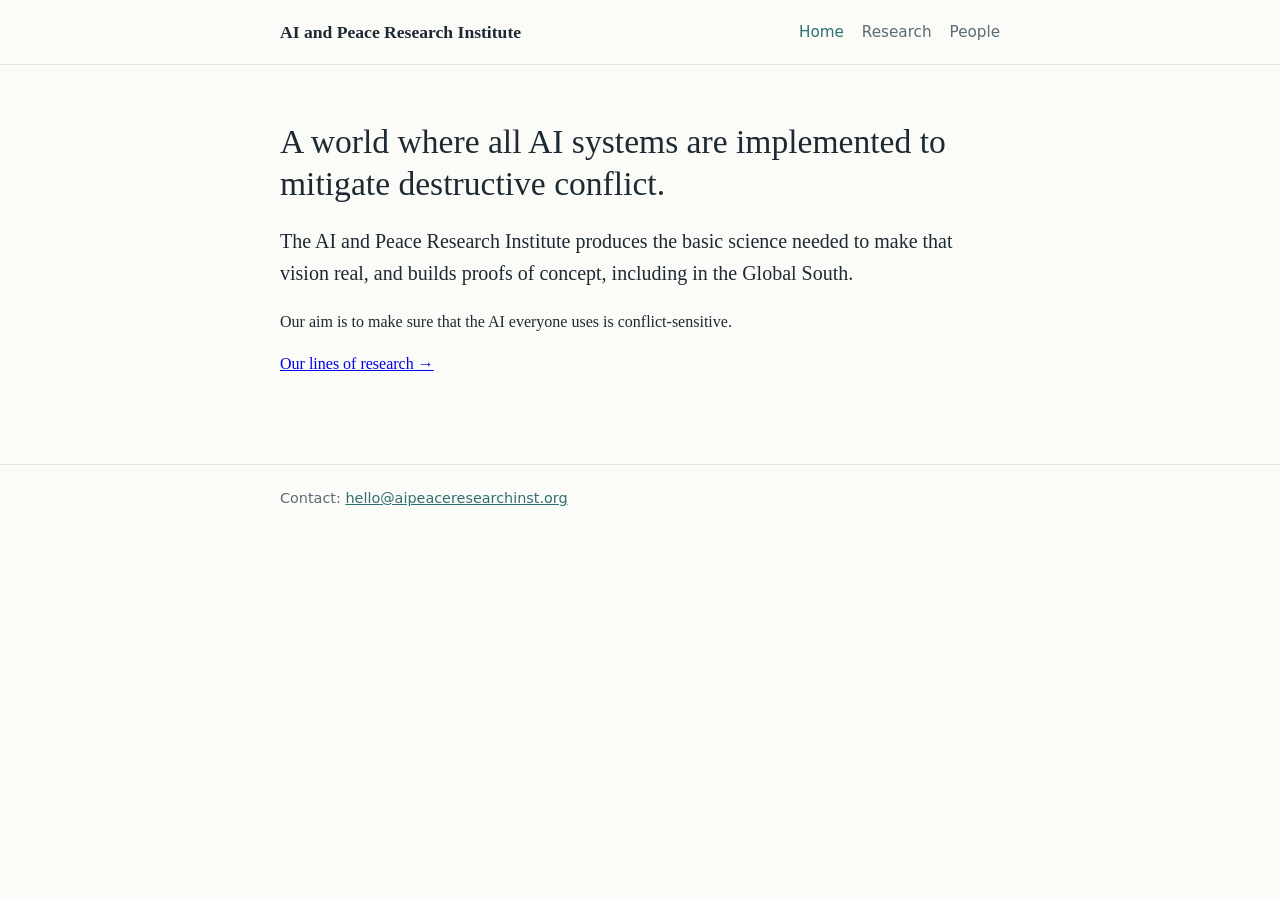
==== index.html @ e6766b85 "Add initial institute website" ====
<!doctype html>
<html lang="en">
<head>
<meta charset="utf-8">
<meta name="viewport" content="width=device-width, initial-scale=1">
<title>AI and Peace Research Institute</title>
<meta name="description" content="The AI and Peace Research Institute works toward a world where all AI systems are implemented to mitigate destructive conflict.">
<link rel="stylesheet" href="style.css">
</head>
<body>
<header><div class="wrap">
<a class="brand" href="index.html">AI and Peace Research Institute</a>
<nav><a href="index.html" aria-current="page">Home</a><a href="research.html">Research</a><a href="people.html">People</a></nav>
</div></header>
<main><div class="wrap">
<h1>A world where all AI systems are implemented to mitigate destructive conflict.</h1>
<p class="lead">The AI and Peace Research Institute produces the basic science needed to make that vision real, and builds proofs of concept, including in the Global South.</p>
<p>Our aim is to make sure that the AI everyone uses is conflict-sensitive.</p>
<p><a href="research.html">Our lines of research &rarr;</a></p>
</div></main>
<footer><div class="wrap">
Contact: <a href="mailto:hello@aipeaceresearchinst.org">hello@aipeaceresearchinst.org</a>
</div></footer>
</body>
</html>
---- style.css ----
:root{--ink:#1d2a33;--muted:#5b6b75;--accent:#2f6f73;--bg:#fbfbf8;--line:#e3e5df}
*{box-sizing:border-box}
body{margin:0;font-family:Georgia,"Times New Roman",serif;color:var(--ink);background:var(--bg);line-height:1.6}
.wrap{max-width:760px;margin:0 auto;padding:0 20px}
header{border-bottom:1px solid var(--line)}
header .wrap{display:flex;flex-wrap:wrap;align-items:center;justify-content:space-between;gap:12px;padding-top:18px;padding-bottom:18px}
.brand{font-weight:bold;font-size:1.1rem;color:var(--ink);text-decoration:none}
nav a{font-family:system-ui,sans-serif;font-size:.95rem;color:var(--muted);text-decoration:none;margin-left:18px}
nav a:first-child{margin-left:0}
nav a:hover,nav a[aria-current]{color:var(--accent)}
main{padding:56px 0 72px}
h1{font-size:2.1rem;line-height:1.25;margin:0 0 20px;font-weight:normal}
h2{font-size:1.35rem;margin:40px 0 10px;font-weight:normal;color:var(--accent)}
p.lead{font-size:1.25rem;color:var(--ink)}
.person{display:flex;gap:24px;align-items:flex-start;margin:36px 0;flex-wrap:wrap}
.person img{width:160px;height:160px;object-fit:cover;border-radius:50%;background:var(--line);flex:none}
.person div{flex:1;min-width:240px}
.person h2{margin-top:0}
.placeholder{background:#fff6d6;padding:0 4px}
ol.research{padding-left:1.2em}
ol.research li{margin-bottom:18px}
ol.research strong{display:block;font-weight:normal;font-size:1.15rem}
footer{border-top:1px solid var(--line);font-family:system-ui,sans-serif;font-size:.9rem;color:var(--muted)}
footer .wrap{padding-top:22px;padding-bottom:28px}
footer a{color:var(--accent)}
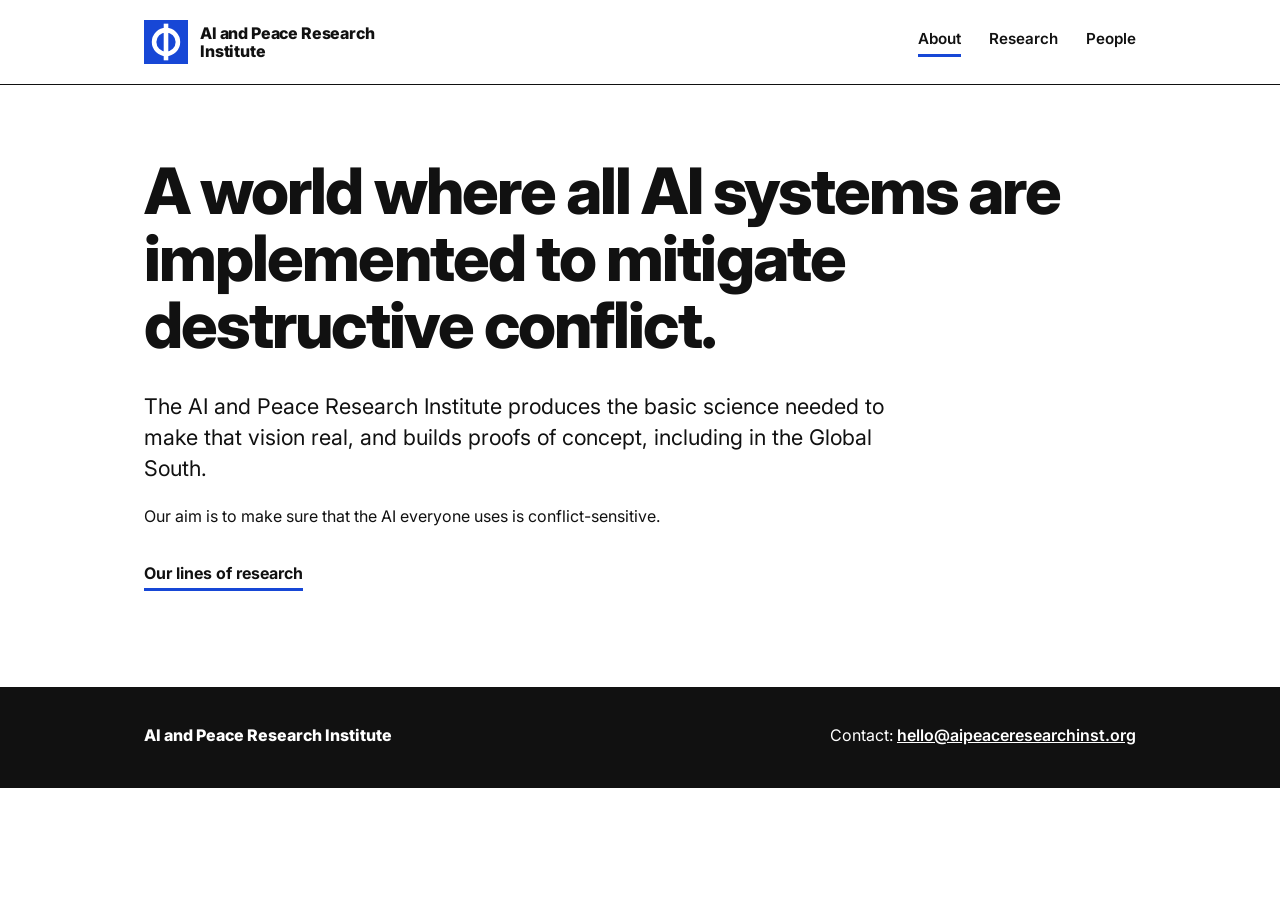
==== commit a32b3685: "Restyle site with bold type, blue accent and logo" ====
--- a/index.html
+++ b/index.html
@@ -5,21 +5,26 @@
 <meta name="viewport" content="width=device-width, initial-scale=1">
 <title>AI and Peace Research Institute</title>
 <meta name="description" content="The AI and Peace Research Institute works toward a world where all AI systems are implemented to mitigate destructive conflict.">
+<link rel="icon" href="logo.svg" type="image/svg+xml">
+<link rel="preconnect" href="https://fonts.googleapis.com">
+<link rel="preconnect" href="https://fonts.gstatic.com" crossorigin>
+<link href="https://fonts.googleapis.com/css2?family=Inter:wght@400;600;700;800&display=swap" rel="stylesheet">
 <link rel="stylesheet" href="style.css">
 </head>
 <body>
 <header><div class="wrap">
-<a class="brand" href="index.html">AI and Peace Research Institute</a>
-<nav><a href="index.html" aria-current="page">Home</a><a href="research.html">Research</a><a href="people.html">People</a></nav>
+<a class="brand" href="index.html"><img src="logo.svg" alt=""><span>AI and Peace Research Institute</span></a>
+<nav><a href="index.html" aria-current="page">About</a><a href="research.html">Research</a><a href="people.html">People</a></nav>
 </div></header>
 <main><div class="wrap">
 <h1>A world where all AI systems are implemented to mitigate destructive conflict.</h1>
 <p class="lead">The AI and Peace Research Institute produces the basic science needed to make that vision real, and builds proofs of concept, including in the Global South.</p>
 <p>Our aim is to make sure that the AI everyone uses is conflict-sensitive.</p>
-<p><a href="research.html">Our lines of research &rarr;</a></p>
+<a class="more" href="research.html">Our lines of research</a>
 </div></main>
 <footer><div class="wrap">
-Contact: <a href="mailto:hello@aipeaceresearchinst.org">hello@aipeaceresearchinst.org</a>
+<strong>AI and Peace Research Institute</strong>
+<span>Contact: <a href="mailto:hello@aipeaceresearchinst.org">hello@aipeaceresearchinst.org</a></span>
 </div></footer>
 </body>
 </html>
--- a/style.css
+++ b/style.css
@@ -1,25 +1,31 @@
-:root{--ink:#1d2a33;--muted:#5b6b75;--accent:#2f6f73;--bg:#fbfbf8;--line:#e3e5df}
+:root{--ink:#111;--muted:#555;--accent:#1747d6;--bg:#fff;--line:#e6e6e6;--tint:#eef2fd}
 *{box-sizing:border-box}
-body{margin:0;font-family:Georgia,"Times New Roman",serif;color:var(--ink);background:var(--bg);line-height:1.6}
-.wrap{max-width:760px;margin:0 auto;padding:0 20px}
-header{border-bottom:1px solid var(--line)}
-header .wrap{display:flex;flex-wrap:wrap;align-items:center;justify-content:space-between;gap:12px;padding-top:18px;padding-bottom:18px}
-.brand{font-weight:bold;font-size:1.1rem;color:var(--ink);text-decoration:none}
-nav a{font-family:system-ui,sans-serif;font-size:.95rem;color:var(--muted);text-decoration:none;margin-left:18px}
-nav a:first-child{margin-left:0}
-nav a:hover,nav a[aria-current]{color:var(--accent)}
-main{padding:56px 0 72px}
-h1{font-size:2.1rem;line-height:1.25;margin:0 0 20px;font-weight:normal}
-h2{font-size:1.35rem;margin:40px 0 10px;font-weight:normal;color:var(--accent)}
-p.lead{font-size:1.25rem;color:var(--ink)}
-.person{display:flex;gap:24px;align-items:flex-start;margin:36px 0;flex-wrap:wrap}
-.person img{width:160px;height:160px;object-fit:cover;border-radius:50%;background:var(--line);flex:none}
-.person div{flex:1;min-width:240px}
-.person h2{margin-top:0}
-.placeholder{background:#fff6d6;padding:0 4px}
-ol.research{padding-left:1.2em}
-ol.research li{margin-bottom:18px}
-ol.research strong{display:block;font-weight:normal;font-size:1.15rem}
-footer{border-top:1px solid var(--line);font-family:system-ui,sans-serif;font-size:.9rem;color:var(--muted)}
-footer .wrap{padding-top:22px;padding-bottom:28px}
-footer a{color:var(--accent)}
+body{margin:0;font-family:"Inter",system-ui,-apple-system,"Helvetica Neue",Arial,sans-serif;color:var(--ink);background:var(--bg);line-height:1.55;-webkit-font-smoothing:antialiased}
+a{color:var(--accent)}
+.wrap{max-width:1040px;margin:0 auto;padding:0 24px}
+header{border-bottom:1px solid var(--ink)}
+header .wrap{display:flex;flex-wrap:wrap;align-items:center;justify-content:space-between;gap:16px;padding-top:20px;padding-bottom:20px}
+.brand{display:flex;align-items:center;gap:12px;color:var(--ink);text-decoration:none}
+.brand img{width:44px;height:44px}
+.brand span{font-weight:800;font-size:1rem;line-height:1.15;letter-spacing:-.01em;max-width:13em}
+nav{display:flex;gap:28px}
+nav a{font-weight:600;font-size:.95rem;color:var(--ink);text-decoration:none;padding-bottom:3px;border-bottom:3px solid transparent}
+nav a:hover,nav a[aria-current]{border-bottom-color:var(--accent)}
+main{padding:72px 0 96px}
+h1{font-size:clamp(2.2rem,5.5vw,4rem);line-height:1.05;letter-spacing:-.03em;font-weight:800;margin:0 0 32px;max-width:17em}
+h2{font-size:1.5rem;line-height:1.2;letter-spacing:-.01em;font-weight:800;margin:0 0 8px}
+.lead{font-size:1.35rem;line-height:1.45;max-width:36em;margin:0 0 20px}
+p{max-width:40em}
+.more{display:inline-block;margin-top:16px;font-weight:700;text-decoration:none;border-bottom:3px solid var(--accent);color:var(--ink);padding-bottom:2px}
+.people{display:grid;grid-template-columns:repeat(auto-fit,minmax(280px,1fr));gap:48px;margin-top:16px}
+.person img{width:100%;max-width:320px;aspect-ratio:1;object-fit:cover;background:var(--line);display:block;margin-bottom:20px}
+.placeholder{background:#fff3b0;padding:0 4px}
+ol.research{list-style:none;padding:0;margin:0;counter-reset:r;border-top:1px solid var(--ink)}
+ol.research li{counter-increment:r;display:grid;grid-template-columns:72px 1fr;gap:8px;padding:32px 0;border-bottom:1px solid var(--line)}
+ol.research li::before{content:"0" counter(r);font-weight:800;font-size:1.5rem;color:var(--accent)}
+ol.research p{margin:0;color:var(--muted)}
+footer{background:var(--ink);color:#fff}
+footer .wrap{padding-top:36px;padding-bottom:40px;display:flex;flex-wrap:wrap;gap:12px 40px;align-items:baseline;justify-content:space-between}
+footer strong{font-weight:800}
+footer a{color:#fff;font-weight:600}
+@media (max-width:600px){nav{gap:18px}main{padding:48px 0 64px}ol.research li{grid-template-columns:48px 1fr}}
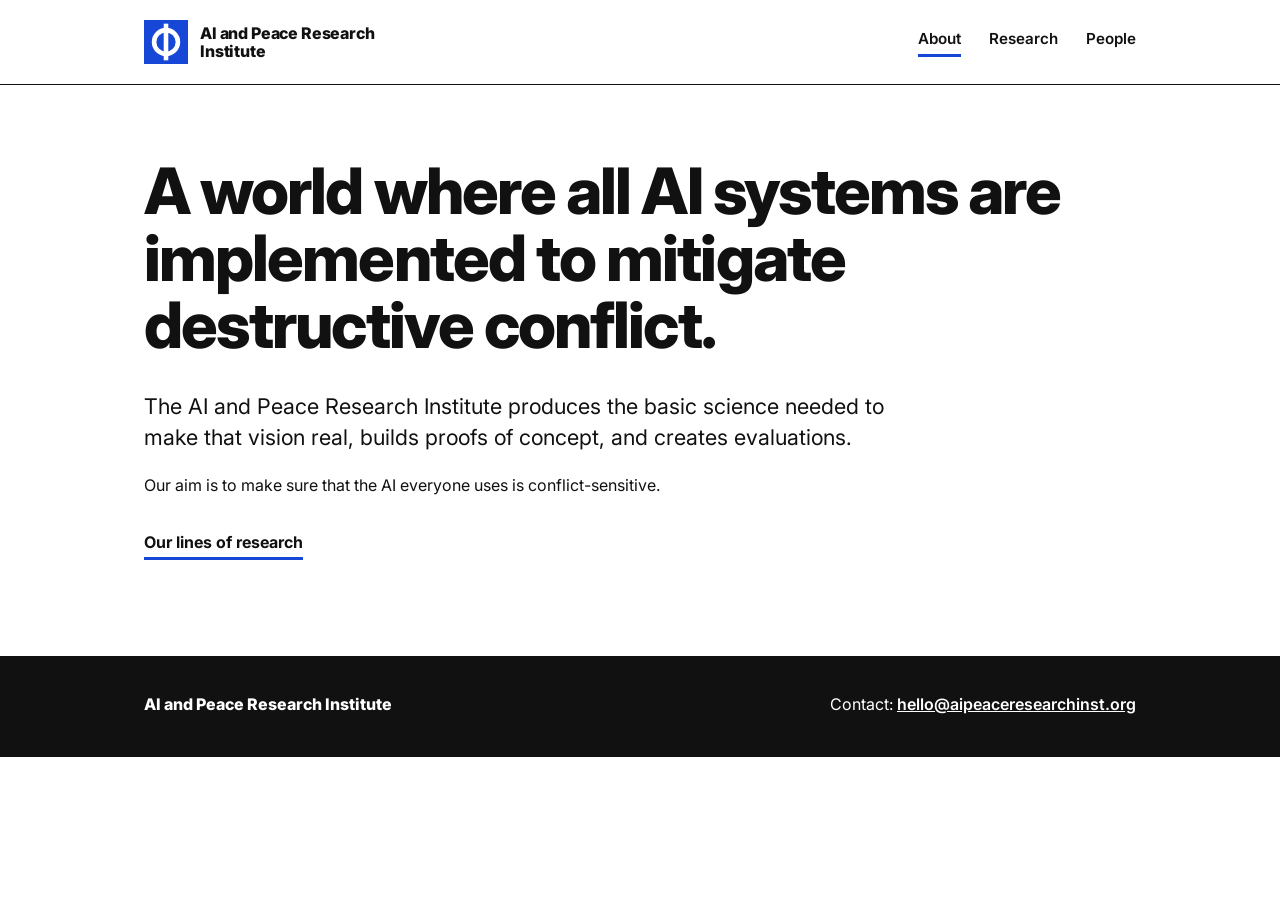
==== commit a676e3f9: "Update About page summary" ====
--- a/index.html
+++ b/index.html
@@ -18,7 +18,7 @@
 </div></header>
 <main><div class="wrap">
 <h1>A world where all AI systems are implemented to mitigate destructive conflict.</h1>
-<p class="lead">The AI and Peace Research Institute produces the basic science needed to make that vision real, and builds proofs of concept, including in the Global South.</p>
+<p class="lead">The AI and Peace Research Institute produces the basic science needed to make that vision real, builds proofs of concept, and creates evaluations.</p>
 <p>Our aim is to make sure that the AI everyone uses is conflict-sensitive.</p>
 <a class="more" href="research.html">Our lines of research</a>
 </div></main>
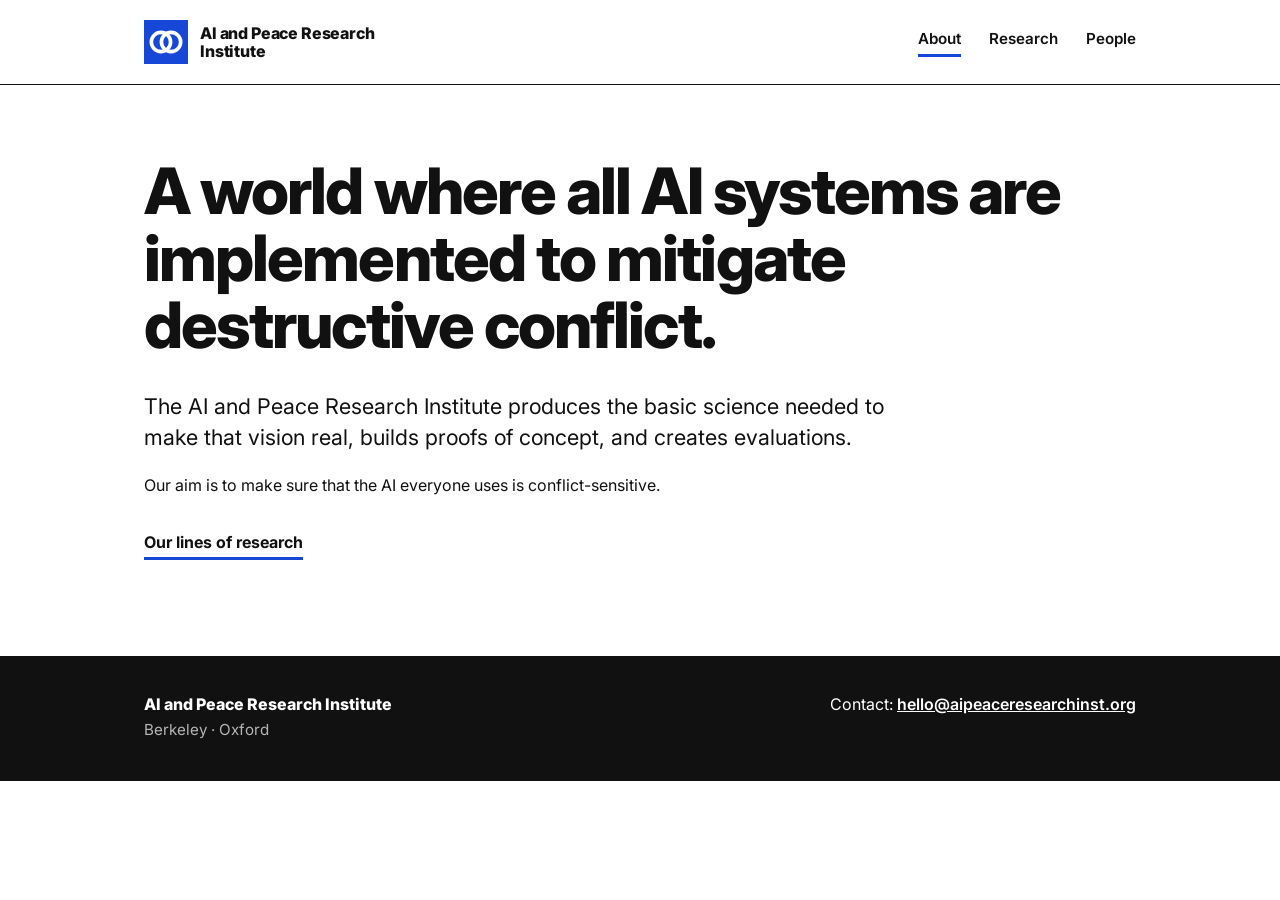
==== commit dcc3f471: "Add Berkeley and Oxford to footer, new logo" ====
--- a/index.html
+++ b/index.html
@@ -23,7 +23,7 @@
 <a class="more" href="research.html">Our lines of research</a>
 </div></main>
 <footer><div class="wrap">
-<strong>AI and Peace Research Institute</strong>
+<div><strong>AI and Peace Research Institute</strong><br><span class="loc">Berkeley &middot; Oxford</span></div>
 <span>Contact: <a href="mailto:hello@aipeaceresearchinst.org">hello@aipeaceresearchinst.org</a></span>
 </div></footer>
 </body>
--- a/style.css
+++ b/style.css
@@ -27,5 +27,6 @@
 footer{background:var(--ink);color:#fff}
 footer .wrap{padding-top:36px;padding-bottom:40px;display:flex;flex-wrap:wrap;gap:12px 40px;align-items:baseline;justify-content:space-between}
 footer strong{font-weight:800}
+footer .loc{color:#b5b5b5;font-size:.95rem}
 footer a{color:#fff;font-weight:600}
 @media (max-width:600px){nav{gap:18px}main{padding:48px 0 64px}ol.research li{grid-template-columns:48px 1fr}}
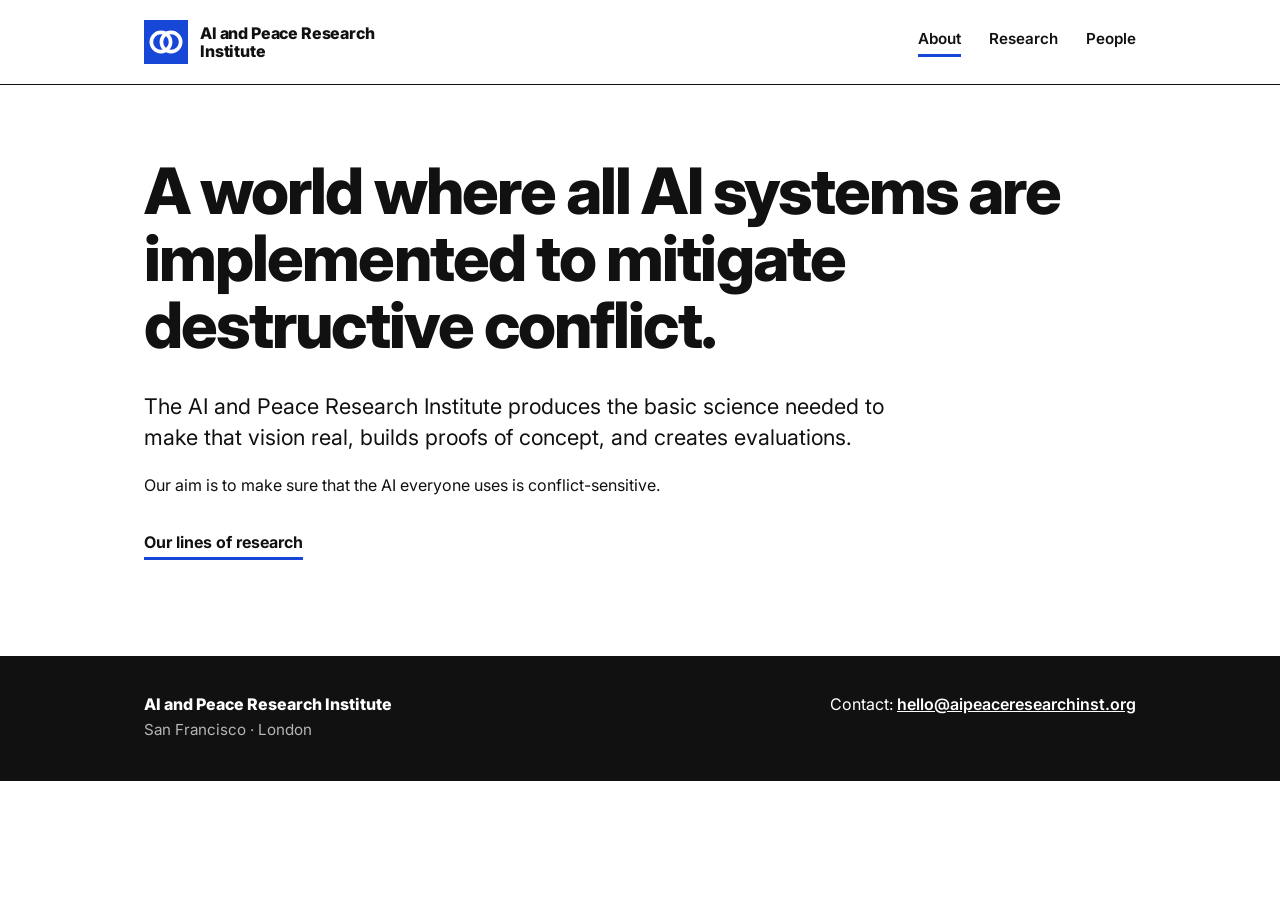
==== commit 2c8266c6: "Footer locations: San Francisco and London" ====
--- a/index.html
+++ b/index.html
@@ -23,7 +23,7 @@
 <a class="more" href="research.html">Our lines of research</a>
 </div></main>
 <footer><div class="wrap">
-<div><strong>AI and Peace Research Institute</strong><br><span class="loc">Berkeley &middot; Oxford</span></div>
+<div><strong>AI and Peace Research Institute</strong><br><span class="loc">San Francisco &middot; London</span></div>
 <span>Contact: <a href="mailto:hello@aipeaceresearchinst.org">hello@aipeaceresearchinst.org</a></span>
 </div></footer>
 </body>
--- a/style.css
+++ b/style.css
@@ -18,7 +18,7 @@
 p{max-width:40em}
 .more{display:inline-block;margin-top:16px;font-weight:700;text-decoration:none;border-bottom:3px solid var(--accent);color:var(--ink);padding-bottom:2px}
 .people{display:grid;grid-template-columns:repeat(auto-fit,minmax(280px,1fr));gap:48px;margin-top:16px}
-.person img{width:100%;max-width:320px;aspect-ratio:1;object-fit:cover;background:var(--line);display:block;margin-bottom:20px}
+.person img{width:192px;max-width:100%;aspect-ratio:1;object-fit:cover;background:var(--line);display:block;margin-bottom:20px}
 .placeholder{background:#fff3b0;padding:0 4px}
 ol.research{list-style:none;padding:0;margin:0;counter-reset:r;border-top:1px solid var(--ink)}
 ol.research li{counter-increment:r;display:grid;grid-template-columns:72px 1fr;gap:8px;padding:32px 0;border-bottom:1px solid var(--line)}
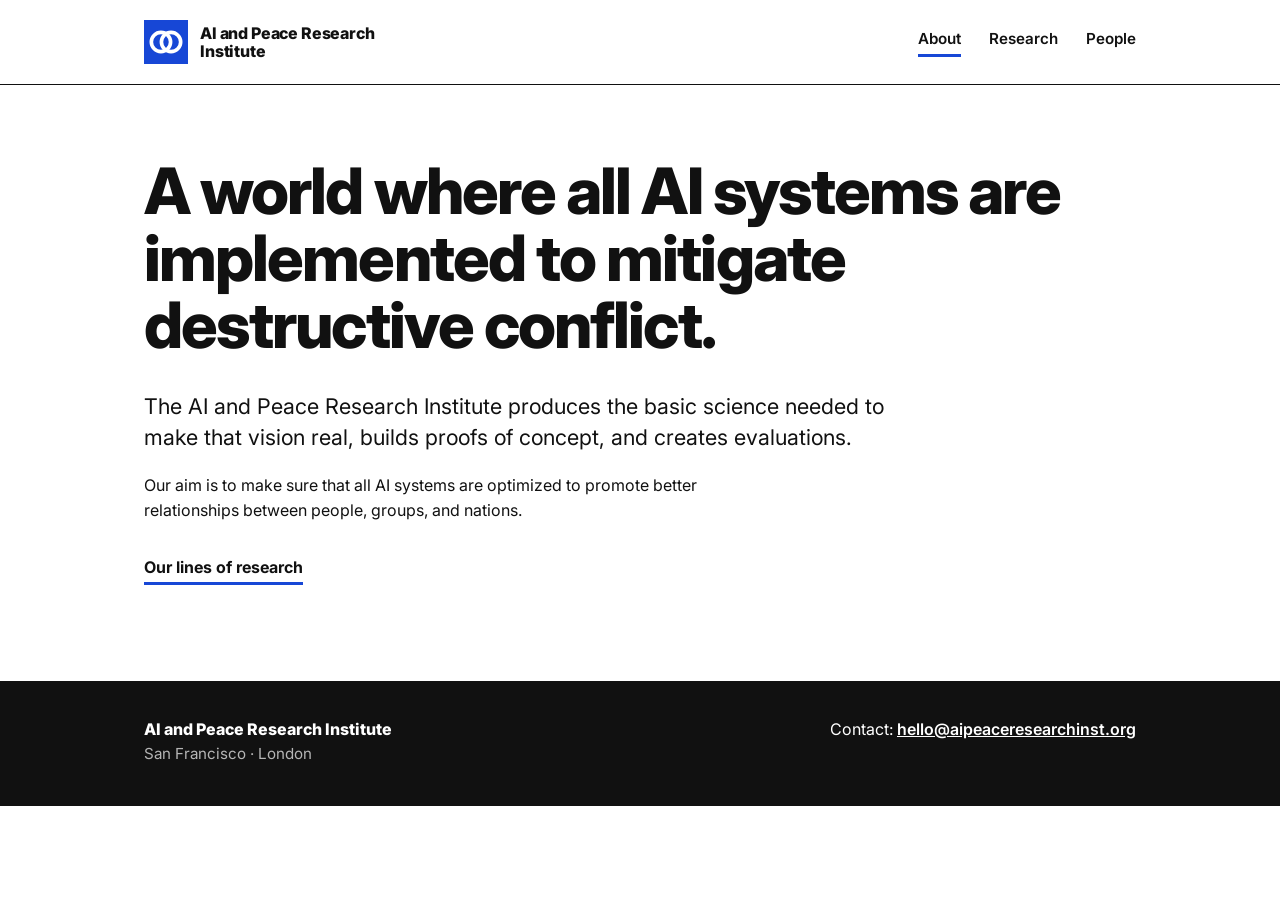
==== commit 4898f1d2: "Update aim on About page" ====
--- a/index.html
+++ b/index.html
@@ -19,7 +19,7 @@
 <main><div class="wrap">
 <h1>A world where all AI systems are implemented to mitigate destructive conflict.</h1>
 <p class="lead">The AI and Peace Research Institute produces the basic science needed to make that vision real, builds proofs of concept, and creates evaluations.</p>
-<p>Our aim is to make sure that the AI everyone uses is conflict-sensitive.</p>
+<p>Our aim is to make sure that all AI systems are optimized to promote better relationships between people, groups, and nations.</p>
 <a class="more" href="research.html">Our lines of research</a>
 </div></main>
 <footer><div class="wrap">
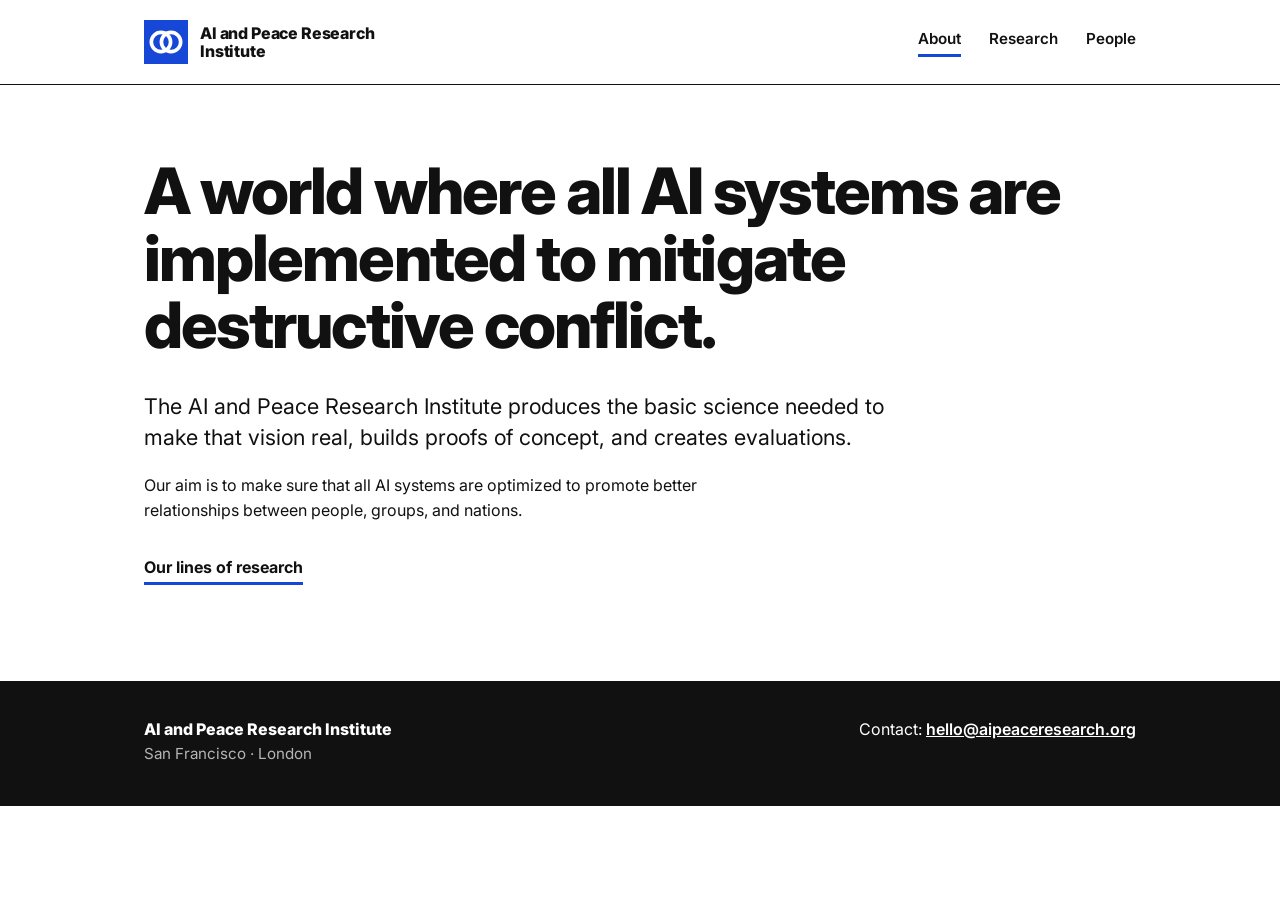
==== commit 76bc578a: "Change contact email to hello@aipeaceresearch.org" ====
--- a/index.html
+++ b/index.html
@@ -24,7 +24,7 @@
 </div></main>
 <footer><div class="wrap">
 <div><strong>AI and Peace Research Institute</strong><br><span class="loc">San Francisco &middot; London</span></div>
-<span>Contact: <a href="mailto:hello@aipeaceresearchinst.org">hello@aipeaceresearchinst.org</a></span>
+<span>Contact: <a href="mailto:hello@aipeaceresearch.org">hello@aipeaceresearch.org</a></span>
 </div></footer>
 </body>
 </html>
